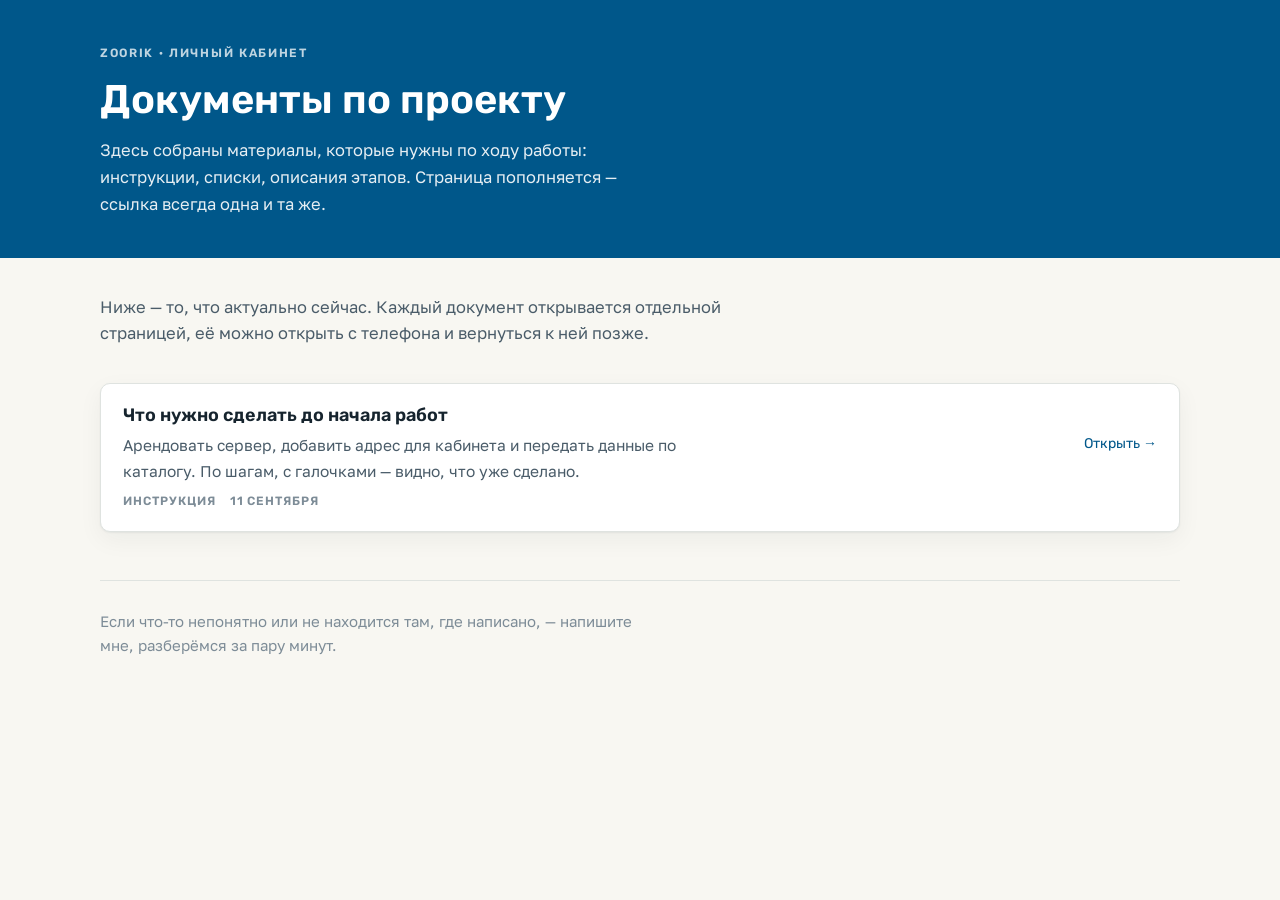
==== index.html @ 2f271b47 "Материалы для заказчика" ====
<!doctype html>
<html lang="ru">
<head>
<meta charset="utf-8">
<meta name="viewport" content="width=device-width, initial-scale=1">
<title>ZOORIK — документы по проекту</title>
<meta name="description" content="Материалы по личному кабинету ZOORIK: инструкции и списки для заказчика.">
<meta name="robots" content="noindex, nofollow">
<meta property="og:title" content="ZOORIK — документы по проекту">
<meta property="og:description" content="Материалы по личному кабинету: инструкции и списки.">
<meta property="og:type" content="website">
<link rel="preconnect" href="https://fonts.googleapis.com">
<link rel="preconnect" href="https://fonts.gstatic.com" crossorigin>
<link rel="stylesheet" href="https://fonts.googleapis.com/css2?family=Rubik:wght@400;500;600&family=Golos+Text:wght@400;500;600&display=swap">
<link rel="stylesheet" href="assets/style.css">
</head>
<body>

<header class="masthead">
  <div class="wrap">
    <div class="eyebrow">ZOORIK · личный кабинет</div>
    <h1>Документы по проекту</h1>
    <p>Здесь собраны материалы, которые нужны по ходу работы: инструкции, списки,
       описания этапов. Страница пополняется — ссылка всегда одна и та же.</p>
  </div>
</header>

<div class="wrap">
  <div class="intro">
    <p>Ниже — то, что актуально сейчас. Каждый документ открывается отдельной
       страницей, её можно открыть с телефона и вернуться к ней позже.</p>
  </div>

  <ul class="doc-list">
    <li class="doc-item">
      <a href="instrukcii/podgotovka/">
        <span class="doc-name">Что нужно сделать до начала работ</span>
        <span class="doc-descr">Арендовать сервер, добавить адрес для кабинета и передать данные
          по каталогу. По шагам, с галочками — видно, что уже сделано.</span>
        <span class="doc-meta"><span>Инструкция</span><span>11 сентября</span></span>
        <span class="doc-go">Открыть →</span>
      </a>
    </li>
  </ul>

  <footer class="foot" style="margin-top:48px">
    <p>Если что-то непонятно или не находится там, где написано, — напишите мне,
       разберёмся за пару минут.</p>
  </footer>
</div>

</body>
</html>
---- assets/style.css ----
:root{
  --blue:#00578a;
  --blue-dark:#004c78;
  --accent:#fd7238;
  --ground:#f8f7f2;
  --surface:#ffffff;
  --sand:#f2eddf;
  --ink:#16242e;
  --ink-soft:#4a5c69;
  --ink-faint:#7d8c97;
  --line:#dfe3e0;
  --line-strong:#c5ccc8;
  --ok:#2f7d5a;
  --masthead-bg:#00578a;
  --masthead-ink:#ffffff;
  --shadow:0 1px 2px rgba(22,36,46,.06), 0 8px 24px rgba(22,36,46,.05);
}
@media (prefers-color-scheme: dark){
  :root:not([data-theme="light"]){
    --blue:#5aa9d6;
    --blue-dark:#7cbfe4;
    --accent:#ff8d5c;
    --ground:#12181d;
    --surface:#1a2228;
    --sand:#232b2c;
    --ink:#e8ece9;
    --ink-soft:#a9b6bf;
    --ink-faint:#7b8892;
    --line:#2b353d;
    --line-strong:#3b4852;
    --ok:#6ac296;
    --masthead-bg:#0e2c3d;
    --masthead-ink:#eaf2f7;
    --shadow:0 1px 2px rgba(0,0,0,.3), 0 8px 24px rgba(0,0,0,.25);
  }
}
:root[data-theme="dark"]{
  --blue:#5aa9d6;
  --blue-dark:#7cbfe4;
  --accent:#ff8d5c;
  --ground:#12181d;
  --surface:#1a2228;
  --sand:#232b2c;
  --ink:#e8ece9;
  --ink-soft:#a9b6bf;
  --ink-faint:#7b8892;
  --line:#2b353d;
  --line-strong:#3b4852;
  --ok:#6ac296;
  --masthead-bg:#0e2c3d;
  --masthead-ink:#eaf2f7;
  --shadow:0 1px 2px rgba(0,0,0,.3), 0 8px 24px rgba(0,0,0,.25);
}

*{box-sizing:border-box}
html{-webkit-text-size-adjust:100%}
body{
  margin:0;
  background:var(--ground);
  color:var(--ink);
  font-family:"Golos Text","Helvetica Neue",Arial,sans-serif;
  font-size:17px;
  line-height:1.62;
  -webkit-font-smoothing:antialiased;
}
h1,h2,h3{font-family:Rubik,"Helvetica Neue",Arial,sans-serif;text-wrap:balance;margin:0}
a{color:var(--blue);text-underline-offset:3px}
a:focus-visible,button:focus-visible,input:focus-visible{outline:2px solid var(--accent);outline-offset:3px;border-radius:3px}

/* ---------- шапка ---------- */
.masthead{
  background:var(--masthead-bg);
  color:var(--masthead-ink);
  padding:44px 0 40px;
}
.wrap{width:min(1080px,100% - 40px);margin-inline:auto}
.masthead .wrap{display:flex;flex-direction:column;gap:14px}
.eyebrow{
  font-family:Rubik,sans-serif;font-size:12px;font-weight:600;
  letter-spacing:.14em;text-transform:uppercase;opacity:.75;
}
.masthead h1{font-size:clamp(28px,4.4vw,40px);font-weight:600;line-height:1.15;max-width:22ch}
.masthead p{margin:0;max-width:56ch;opacity:.9;font-size:16.5px}

/* ---------- раскладка ---------- */
.layout{
  display:grid;
  grid-template-columns:minmax(0,1fr);
  gap:32px;
  padding:36px 0 72px;
  align-items:start;
}
@media (min-width:940px){
  .layout{grid-template-columns:230px minmax(0,1fr);gap:52px}
}

/* ---------- навигация ---------- */
.sidenav{position:sticky;top:24px;display:flex;flex-direction:column;gap:18px}
@media (max-width:939px){.sidenav{position:static}}
.progress-box{
  background:var(--surface);border:1px solid var(--line);border-radius:10px;
  padding:16px 18px;box-shadow:var(--shadow);
}
.progress-label{font-size:13.5px;color:var(--ink-soft);display:flex;justify-content:space-between;gap:8px}
.progress-label b{font-family:Rubik,sans-serif;color:var(--ink);font-variant-numeric:tabular-nums;font-weight:500}
.bar{height:5px;border-radius:99px;background:var(--line);margin-top:10px;overflow:hidden}
.bar span{display:block;height:100%;width:0;background:var(--ok);transition:width .25s ease}
.navlinks{display:flex;flex-direction:column;gap:2px}
.navlinks a{
  font-family:Rubik,sans-serif;font-size:14.5px;text-decoration:none;color:var(--ink-soft);
  padding:8px 12px;border-radius:7px;display:flex;gap:10px;align-items:baseline;
}
.navlinks a:hover{background:var(--sand);color:var(--ink)}
.navlinks a i{font-style:normal;color:var(--ink-faint);font-variant-numeric:tabular-nums;font-size:13px}

/* ---------- первым делом ---------- */
.urgent{
  background:var(--surface);
  border:1px solid var(--line);
  border-left:3px solid var(--accent);
  border-radius:8px;
  padding:20px 22px;
  margin-bottom:40px;
  box-shadow:var(--shadow);
}
.urgent h2{font-size:18px;font-weight:600;margin-bottom:6px}
.urgent p{margin:0;color:var(--ink-soft);font-size:16px;max-width:62ch}

/* ---------- части ---------- */
.part{margin-bottom:56px;scroll-margin-top:20px}
.part-head{border-bottom:2px solid var(--ink);padding-bottom:12px;margin-bottom:28px}
.part-head .eyebrow{color:var(--ink-faint);opacity:1;margin-bottom:4px}
.part-head h2{font-size:clamp(22px,3vw,27px);font-weight:600;line-height:1.2}
.part-head .lead{margin:10px 0 0;color:var(--ink-soft);max-width:62ch;font-size:16.5px}

/* ---------- шаги ---------- */
.steps{list-style:none;margin:0;padding:0;display:flex;flex-direction:column;gap:20px;counter-reset:step}
.step{
  background:var(--surface);border:1px solid var(--line);border-radius:10px;
  padding:20px 22px;display:grid;grid-template-columns:auto minmax(0,1fr);
  gap:6px 16px;box-shadow:var(--shadow);
}
.step::before{
  counter-increment:step;content:counter(step);
  font-family:Rubik,sans-serif;font-weight:600;font-size:13px;
  width:28px;height:28px;border-radius:50%;
  background:var(--sand);color:var(--blue);
  display:flex;align-items:center;justify-content:center;
  grid-row:1;margin-top:1px;
}
.step h3{grid-column:2;font-size:17.5px;font-weight:600;line-height:1.35;align-self:center}
.step .body{grid-column:2;display:flex;flex-direction:column;gap:12px}
.step p{margin:0;color:var(--ink-soft);max-width:62ch}
.step ul{margin:0;padding-left:20px;color:var(--ink-soft);display:flex;flex-direction:column;gap:6px}
.step strong{color:var(--ink);font-weight:600}
.mono{
  font-family:ui-monospace,SFMono-Regular,Menlo,monospace;
  background:var(--sand);padding:1px 6px;border-radius:4px;font-size:.92em;
  color:var(--ink);word-break:break-all;
}
.note{
  font-size:15.5px;color:var(--ink-soft);
  border-left:2px solid var(--line-strong);padding-left:14px;
}
.note b{color:var(--ink)}

/* ---------- галочка ---------- */
.check{
  grid-column:2;margin-top:4px;display:inline-flex;align-items:center;gap:9px;
  font-family:Rubik,sans-serif;font-size:14px;color:var(--ink-faint);cursor:pointer;
  user-select:none;width:fit-content;
}
.check input{width:17px;height:17px;accent-color:var(--ok);cursor:pointer;margin:0}
.check.done{color:var(--ok)}

/* ---------- расходы ---------- */
.costs{
  border-collapse:collapse;width:100%;font-size:16px;
}
.costs caption{
  text-align:left;font-family:Rubik,sans-serif;font-size:12px;font-weight:600;
  letter-spacing:.12em;text-transform:uppercase;color:var(--ink-faint);
  padding-bottom:10px;
}
.costs th,.costs td{text-align:left;padding:9px 0;border-bottom:1px solid var(--line)}
.costs td:last-child,.costs th:last-child{text-align:right;font-variant-numeric:tabular-nums;white-space:nowrap}
.costs tbody tr:last-child td{border-bottom:none}
.costs tfoot td{padding-top:12px;font-weight:600;color:var(--ink);border-top:2px solid var(--line-strong);border-bottom:none}
.costs th{font-weight:400;color:var(--ink-soft)}

/* ---------- список остального ---------- */
.needs{list-style:none;margin:0;padding:0;display:flex;flex-direction:column;gap:0}
.needs li{
  display:grid;grid-template-columns:auto minmax(0,1fr);gap:14px;
  padding:16px 0;border-bottom:1px solid var(--line);align-items:start;
}
.needs li:last-child{border-bottom:none}
.needs input{width:17px;height:17px;accent-color:var(--ok);margin-top:5px;cursor:pointer}
.needs .t{font-weight:500;color:var(--ink);display:block;margin-bottom:2px}
.needs .d{color:var(--ink-soft);font-size:15.5px;display:block;max-width:62ch}
.tag{
  font-family:Rubik,sans-serif;font-size:11px;font-weight:600;letter-spacing:.08em;
  text-transform:uppercase;color:var(--accent);margin-left:8px;white-space:nowrap;
}
.group-title{
  font-family:Rubik,sans-serif;font-size:13px;font-weight:600;letter-spacing:.1em;
  text-transform:uppercase;color:var(--ink-faint);margin:32px 0 4px;
}
.group-title:first-child{margin-top:0}

/* ---------- подвал ---------- */
.foot{border-top:1px solid var(--line);padding:28px 0 56px;color:var(--ink-faint);font-size:15px}
.foot p{margin:0 0 6px;max-width:62ch}

@media print{
  .sidenav,.progress-box{display:none}
  body{background:#fff;font-size:12pt}
  .masthead{background:#fff;color:#000;padding:0 0 18pt;border-bottom:2px solid #000}
  .step,.urgent{box-shadow:none;break-inside:avoid}
  .layout{display:block;padding:18pt 0}
}
@media (prefers-reduced-motion: reduce){
  *{transition:none!important;animation:none!important}
}

/* ---------- главная: список документов ---------- */
.intro{padding:36px 0 8px;max-width:62ch}
.intro p{margin:0;color:var(--ink-soft);font-size:16.5px}
.doc-list{list-style:none;margin:28px 0 0;padding:0;display:flex;flex-direction:column;gap:14px}
.doc-item{
  background:var(--surface);border:1px solid var(--line);border-radius:10px;
  box-shadow:var(--shadow);transition:border-color .15s ease;
}
.doc-item:hover{border-color:var(--line-strong)}
.doc-item a{
  display:grid;grid-template-columns:minmax(0,1fr) auto;gap:6px 18px;
  padding:20px 22px;text-decoration:none;color:inherit;align-items:center;
}
.doc-item .doc-name{
  font-family:Rubik,sans-serif;font-size:18px;font-weight:600;
  color:var(--ink);line-height:1.3;
}
.doc-item .doc-descr{grid-column:1;color:var(--ink-soft);font-size:15.5px;max-width:60ch}
.doc-item .doc-go{
  grid-row:1 / span 2;grid-column:2;color:var(--blue);
  font-family:Rubik,sans-serif;font-size:14px;white-space:nowrap;
}
.doc-meta{
  grid-column:1;display:flex;gap:14px;flex-wrap:wrap;
  font-family:Rubik,sans-serif;font-size:12px;font-weight:600;
  letter-spacing:.08em;text-transform:uppercase;color:var(--ink-faint);
  margin-top:2px;
}
@media (max-width:560px){
  .doc-item a{grid-template-columns:minmax(0,1fr)}
  .doc-item .doc-go{grid-row:auto;grid-column:1}
}
.backlink{
  display:inline-block;margin-bottom:22px;font-family:Rubik,sans-serif;
  font-size:14px;color:var(--ink-soft);text-decoration:none;
}
.backlink:hover{color:var(--ink)}

/* ---------- списки внутри пунктов ---------- */
.needs .d ul{
  list-style:none;margin:10px 0 0;padding:0;
  display:flex;flex-direction:column;gap:7px;
}
.needs .d li{
  display:grid;grid-template-columns:auto minmax(0,1fr);gap:10px;
  padding:0;border:none;align-items:baseline;
}
.needs .d li::before{
  content:"";width:5px;height:5px;border-radius:50%;
  background:var(--line-strong);transform:translateY(-2px);
}
.needs .d .after{display:block;margin-top:10px}
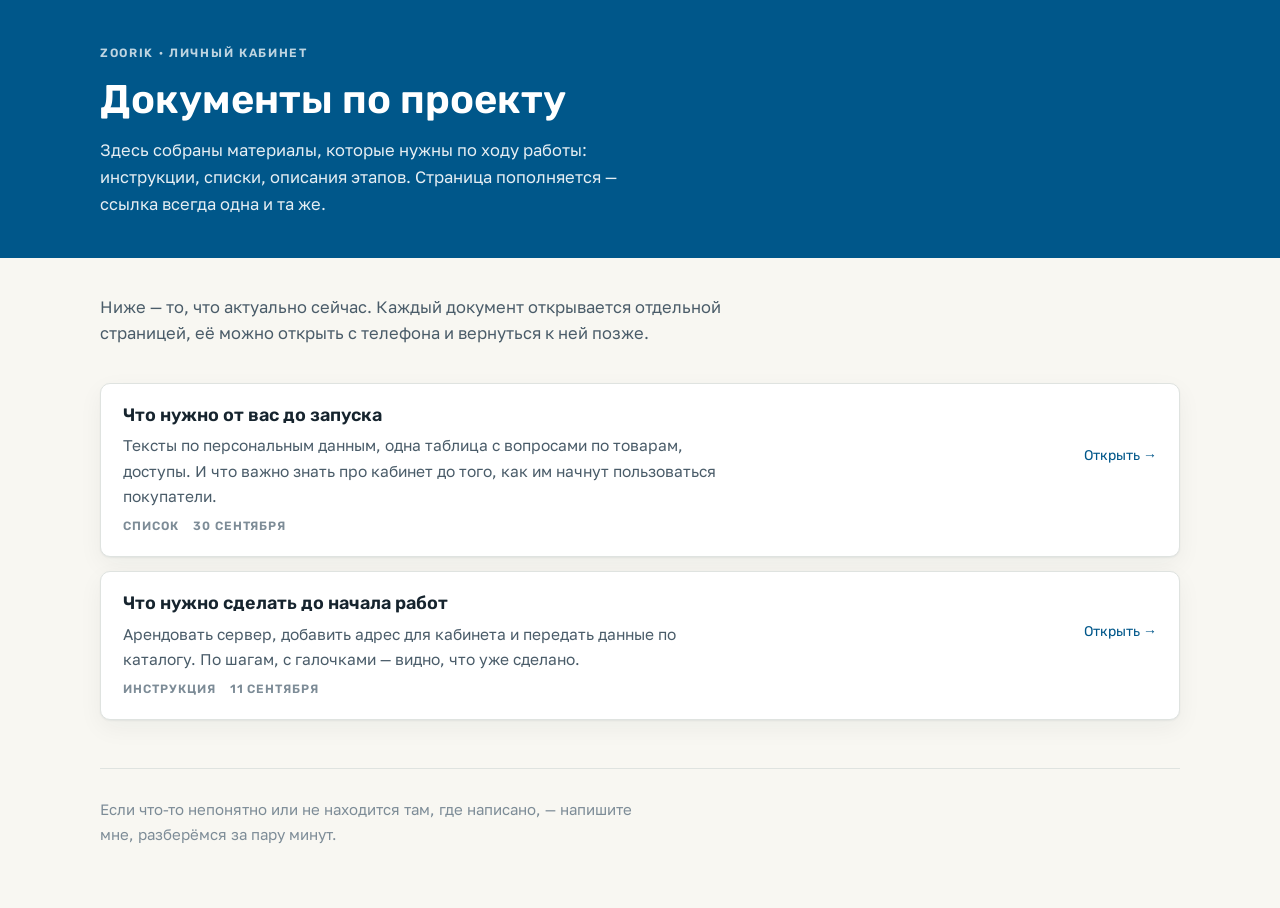
==== commit e0a88ae8: "Страница: что нужно от заказчика до запуска" ====
--- a/index.html
+++ b/index.html
@@ -33,6 +33,15 @@
 
   <ul class="doc-list">
     <li class="doc-item">
+      <a href="zapusk/">
+        <span class="doc-name">Что нужно от вас до запуска</span>
+        <span class="doc-descr">Тексты по персональным данным, одна таблица с вопросами по товарам,
+          доступы. И что важно знать про кабинет до того, как им начнут пользоваться покупатели.</span>
+        <span class="doc-meta"><span>Список</span><span>30 сентября</span></span>
+        <span class="doc-go">Открыть →</span>
+      </a>
+    </li>
+    <li class="doc-item">
       <a href="instrukcii/podgotovka/">
         <span class="doc-name">Что нужно сделать до начала работ</span>
         <span class="doc-descr">Арендовать сервер, добавить адрес для кабинета и передать данные
--- a/assets/style.css
+++ b/assets/style.css
@@ -275,3 +275,79 @@
   background:var(--line-strong);transform:translateY(-2px);
 }
 .needs .d .after{display:block;margin-top:10px}
+
+/* ==================== общие блоки страниц ==================== */
+
+.lede{max-width:64ch}
+.lede p{margin:0 0 10px;color:var(--ink-soft);font-size:16.5px}
+
+/* ---------- плитки «что сделано» ---------- */
+.tiles{list-style:none;margin:0;padding:0;display:grid;gap:14px}
+@media (min-width:720px){.tiles{grid-template-columns:repeat(2,minmax(0,1fr))}}
+.tiles li{
+  background:var(--surface);border:1px solid var(--line);border-radius:10px;
+  padding:18px 20px;box-shadow:var(--shadow);
+}
+.tiles h3{font-size:16.5px;font-weight:600;margin-bottom:6px;line-height:1.3}
+.tiles p{margin:0;color:var(--ink-soft);font-size:15.5px}
+.tiles .ready{
+  display:block;margin-top:10px;font-family:Rubik,sans-serif;font-size:12px;
+  font-weight:600;letter-spacing:.06em;text-transform:uppercase;color:var(--ok);
+}
+.tiles .later{color:var(--accent)}
+
+/* ---------- нюансы ---------- */
+.points{list-style:none;margin:0;padding:0}
+.points>li{
+  padding:18px 0;border-bottom:1px solid var(--line);
+}
+.points>li:last-child{border-bottom:none}
+.points h3{font-size:16.5px;font-weight:600;margin-bottom:6px;line-height:1.35}
+.points p{margin:0 0 8px;color:var(--ink-soft);max-width:64ch}
+.points p:last-child{margin-bottom:0}
+.points .label{
+  font-family:Rubik,sans-serif;font-size:11px;font-weight:600;letter-spacing:.09em;
+  text-transform:uppercase;color:var(--ink-faint);
+  border:1px solid var(--line-strong);border-radius:99px;padding:2px 9px;
+  margin-left:8px;white-space:nowrap;vertical-align:2px;
+}
+.points .label.hot{color:var(--accent);border-color:var(--accent)}
+
+/* ---------- блоки для Телеграма ---------- */
+.tg{list-style:none;margin:0;padding:0;display:flex;flex-direction:column;gap:16px}
+.tg>li{
+  background:var(--surface);border:1px solid var(--line);border-radius:10px;
+  box-shadow:var(--shadow);overflow:hidden;
+}
+.tg-head{
+  display:flex;flex-wrap:wrap;gap:8px 14px;align-items:baseline;justify-content:space-between;
+  padding:16px 20px 0;
+}
+.tg-head h3{font-size:16.5px;font-weight:600;line-height:1.3}
+.tg-why{margin:6px 20px 0;color:var(--ink-soft);font-size:15px;max-width:64ch}
+.copytext{
+  margin:0;padding:14px 16px;max-width:64ch;overflow-wrap:anywhere;
+  background:var(--ground);border:1px solid var(--line);border-radius:8px;
+  white-space:pre-wrap;font-size:15.5px;line-height:1.55;color:var(--ink);
+}
+.tg-text{
+  margin:14px 20px 0;padding:14px 16px;
+  background:var(--ground);border:1px solid var(--line);border-radius:8px;
+  white-space:pre-wrap;font-size:15.5px;line-height:1.55;color:var(--ink);
+}
+.tg-foot{
+  display:flex;flex-wrap:wrap;gap:12px 16px;align-items:center;justify-content:space-between;
+  padding:14px 20px 18px;
+}
+.copy{
+  font-family:Rubik,sans-serif;font-size:14px;font-weight:500;
+  background:var(--blue);color:#fff;border:none;border-radius:99px;
+  padding:9px 20px;cursor:pointer;
+}
+.copy:hover{background:var(--blue-dark)}
+.copy[data-state="ok"]{background:var(--ok)}
+.status{font-size:14px;color:var(--ok);font-family:Rubik,sans-serif}
+
+/* ---------- короткий список ---------- */
+.plain{margin:0;padding-left:20px;color:var(--ink-soft);display:flex;flex-direction:column;gap:8px;max-width:64ch}
+.plain b{color:var(--ink);font-weight:600}
